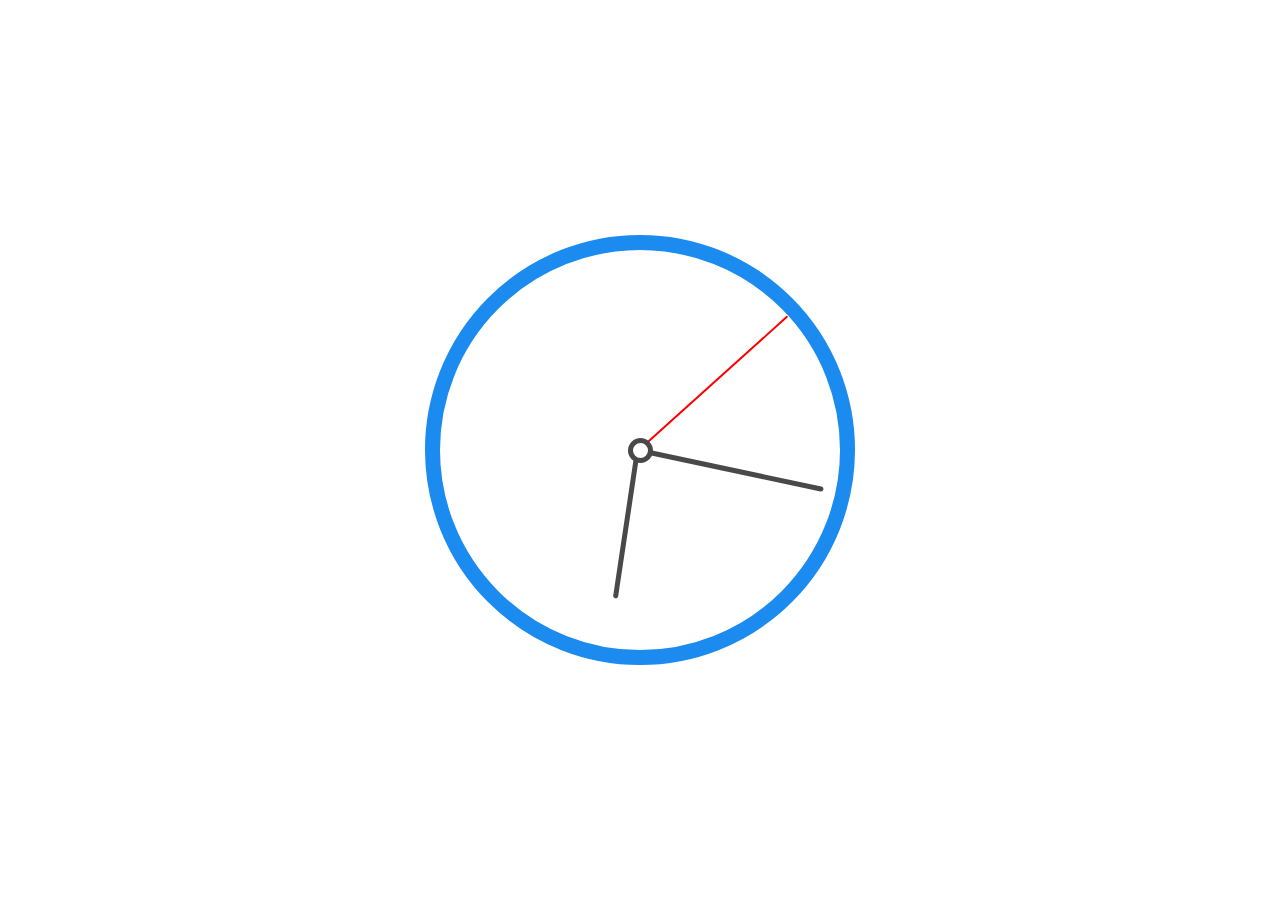
==== 02_clock/index.html @ 23d352cb "fixed seconds bug and 12am bug" ====
<head>
<link href='https://fonts.googleapis.com/css?family=Orbitron' rel='stylesheet' type='text/css'>
<link rel='stylesheet' href='main.css'>
<title>Clock</title>
</head>

<body>
    <div id='clock' class='analog'>
        <div id='second'></div>
        <div id='hour'></div>
        <div id='minute'></div>
        <div id='center'></div>
        
        <div id='hour_d'></div>
        <div id='minute_d'></div>
        <div id='second_d'></div>
    </div>

    <script src='main.js'></script>
</body>
---- 02_clock/main.css ----
body{
    padding: 0;
    margin: 0;
    display: flex;
    justify-content: center;
    align-items: center;
    height: 100%;
    background: white;
    font-family: 'Orbitron';
    color: red;
}

#clock{
    padding: 0;
    margin: 0;
    display: flex;
    align-items: center;
    justify-content: center;
    width: 400px;
    height: 400px;
    border: 15px solid #1B8BEF;
    border-radius: 100%;
    transition: all 1s;
}

#hour, #minute, #second{
    transform-origin: bottom;
    position: absolute;
    right: 50%;
    bottom: 50%;
    z-index: -100000000;
    border-radius: 20px;
    transition: all 0.2s;
}

#center{
    width: 15px;
    height: 15px;
    background: white;
    border: 5px solid #494949;
    border-radius: 100%;
    transition: all 0.2s;
}

#hour{
    width: 5px;
    height: 150px;
    background: #494949;
    transition: all 0.2s;
}

#minute{
    width: 5px;
    height: 190px;
    background: #494949;
    transition: all 0.2s;
}

#second{
    width: 2px;
    height: 200px;
    background: red;
    transition: all 0.2s;
    animation-direction: alternate;
}

#clock:hover{
    cursor: pointer;
}

#hour_d, #minute_d, #second_d{
    display: none;
    transition: all 2s;
    width: 50%;
    height: 100%;
    line-height: 200px;
    text-align: center;
    font-size: 3em;
}

#hour_d, #minute_d{
    border-right: 1px solid black;
}
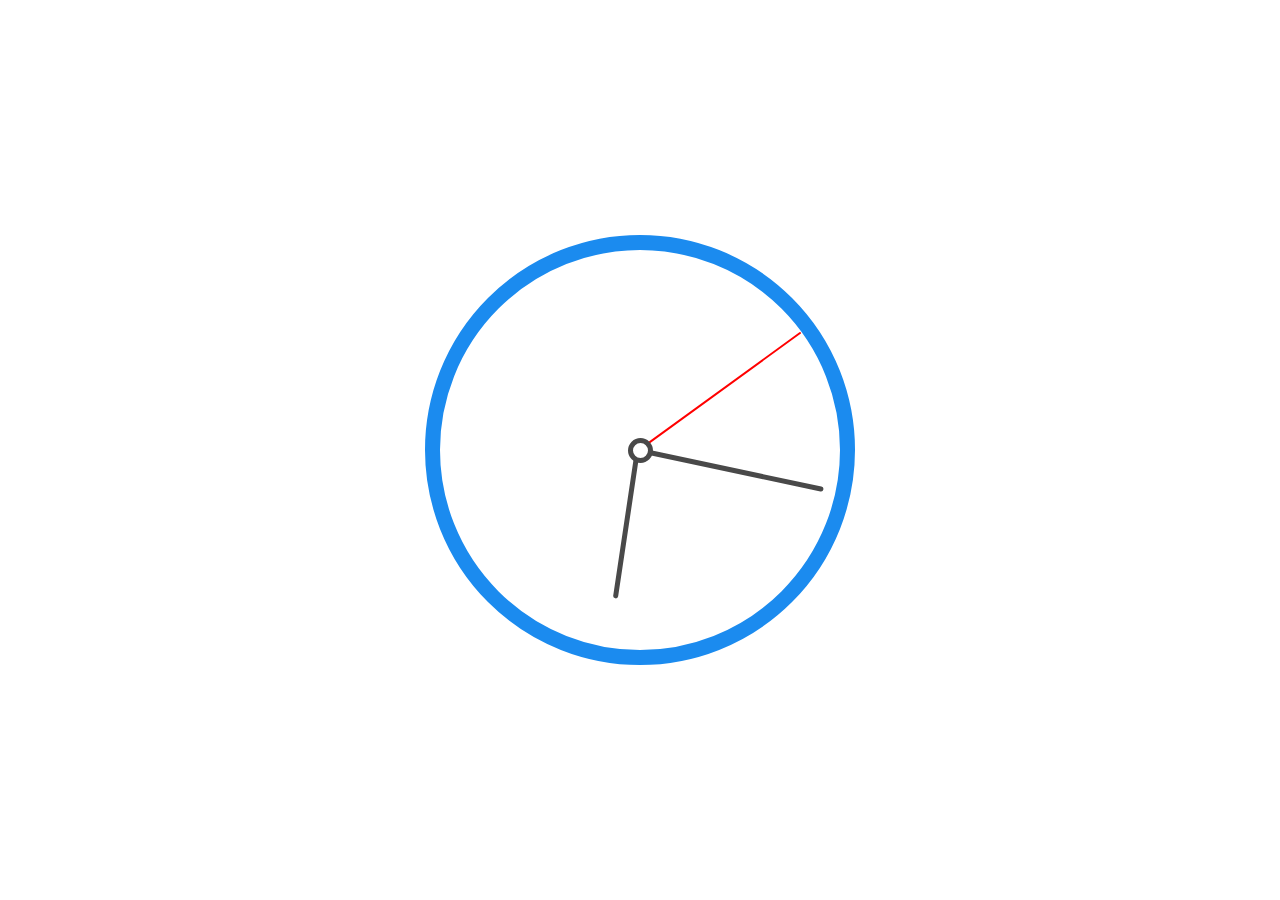
==== commit 3335476b: "made clock transitions less reliant on js" ====
--- a/02_clock/index.html
+++ b/02_clock/index.html
@@ -1,20 +1,20 @@
 <head>
-<link href='https://fonts.googleapis.com/css?family=Orbitron' rel='stylesheet' type='text/css'>
-<link rel='stylesheet' href='main.css'>
-<title>Clock</title>
+  <link href="https://fonts.googleapis.com/css?family=Inconsolata" rel="stylesheet">
+  <link rel='stylesheet' href='main.css'>
+  <title>Clock</title>
 </head>
 
 <body>
-    <div id='clock' class='analog'>
-        <div id='second'></div>
-        <div id='hour'></div>
-        <div id='minute'></div>
-        <div id='center'></div>
-        
-        <div id='hour_d'></div>
-        <div id='minute_d'></div>
-        <div id='second_d'></div>
-    </div>
+  <div id='clock' class='analog'>
+    <div id='second'></div>
+    <div id='hour'></div>
+    <div id='minute'></div>
+    <div id='center'></div>
+    
+    <div id='hour_d'></div>
+    <div id='minute_d'></div>
+    <div id='second_d'></div>
+  </div>
 
-    <script src='main.js'></script>
+  <script src='main.js'></script>
 </body>--- a/02_clock/main.css
+++ b/02_clock/main.css
@@ -1,3 +1,9 @@
+:root {
+    --clock-border-color: #1B8BEF;
+    --second-hand-color: red;
+    --digital-font-color: black;
+}
+
 body{
     padding: 0;
     margin: 0;
@@ -5,41 +11,60 @@
     justify-content: center;
     align-items: center;
     height: 100%;
-    background: white;
-    font-family: 'Orbitron';
-    color: red;
+    font-family: 'Inconsolata', monospace;
+    color: var(--digital-font-color);
 }
 
 #clock{
-    padding: 0;
-    margin: 0;
     display: flex;
+    border: 15px solid var(--clock-border-color);
+    transition: all 1s;
+    width: 400px;
+}
+
+#clock.analog {
     align-items: center;
     justify-content: center;
-    width: 400px;
     height: 400px;
-    border: 15px solid #1B8BEF;
     border-radius: 100%;
-    transition: all 1s;
 }
 
-#hour, #minute, #second{
+#clock.digital {
+    border-radius: 20px;
+    height: 200px;
+}
+
+#clock:hover{
+    cursor: pointer;
+}
+
+#hour, #minute, #second {
+    display: none;
     transform-origin: bottom;
     position: absolute;
     right: 50%;
     bottom: 50%;
-    z-index: -100000000;
+    z-index: -1;
     border-radius: 20px;
     transition: all 0.2s;
 }
 
+.analog #hour, .analog #minute, .analog #second {
+    display: block;
+}
+
 #center{
+    display: none;
     width: 15px;
     height: 15px;
     background: white;
     border: 5px solid #494949;
     border-radius: 100%;
     transition: all 0.2s;
+}
+
+.analog #center {
+    display: block;
 }
 
 #hour{
@@ -59,23 +84,26 @@
 #second{
     width: 2px;
     height: 200px;
-    background: red;
+    background: var(--second-hand-color);
     transition: all 0.2s;
     animation-direction: alternate;
 }
 
-#clock:hover{
-    cursor: pointer;
-}
-
 #hour_d, #minute_d, #second_d{
+    opacity: 0;
     display: none;
-    transition: all 2s;
     width: 50%;
     height: 100%;
     line-height: 200px;
     text-align: center;
     font-size: 3em;
+    transition-delay: 2s;
+    transition: all 0.2s;
+}
+
+.digital #hour_d, .digital #minute_d, .digital #second_d {
+    display: block;
+    opacity: 1;
 }
 
 #hour_d, #minute_d{
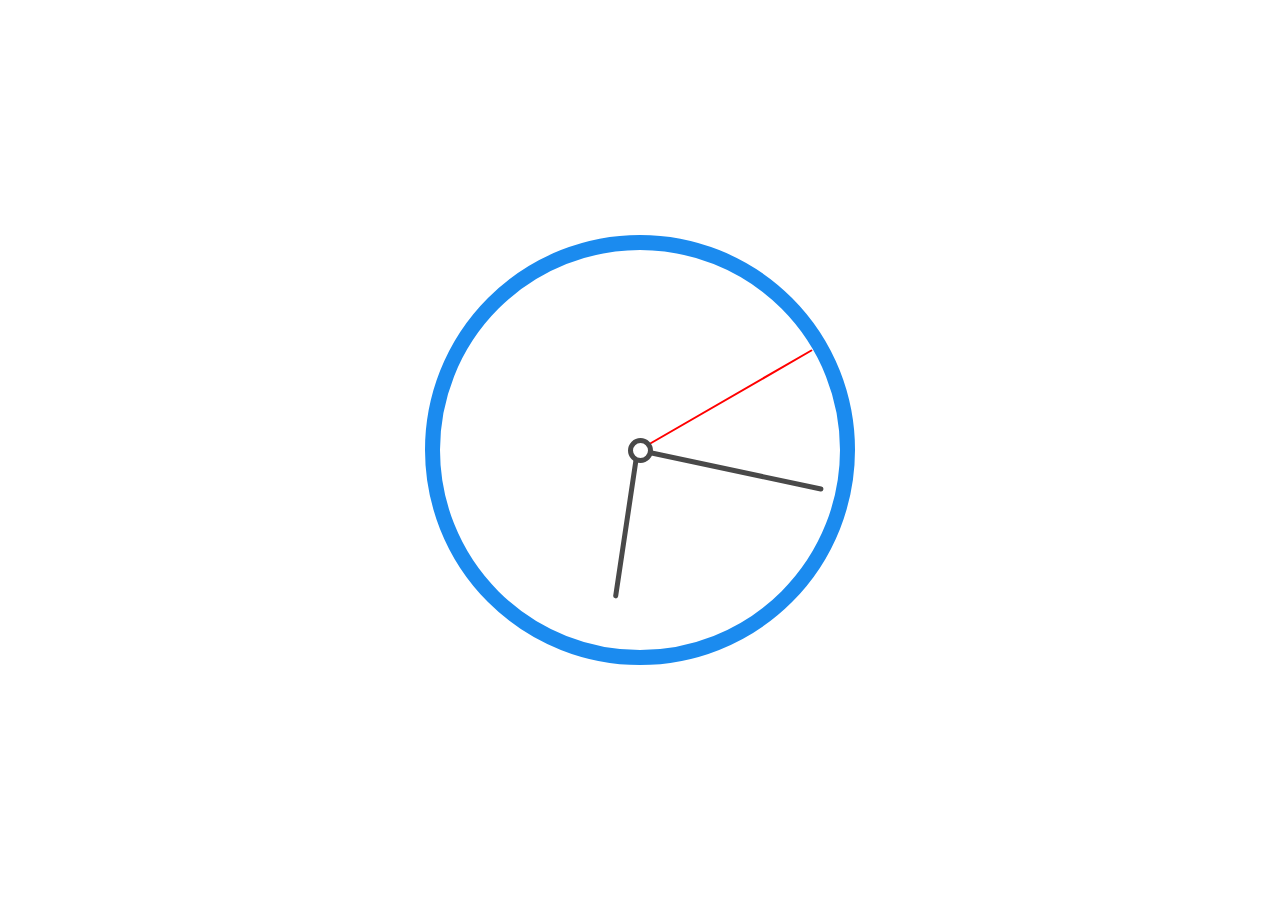
==== commit 425df316: "finished CSS variables and renamed clock script" ====
--- a/02_clock/index.html
+++ b/02_clock/index.html
@@ -16,5 +16,5 @@
     <div id='second_d'></div>
   </div>
 
-  <script src='main.js'></script>
+  <script src='clock.js'></script>
 </body>--- a/02_clock/main.css
+++ b/02_clock/main.css
@@ -1,5 +1,6 @@
 :root {
     --clock-border-color: #1B8BEF;
+    --clock-hand-color: #494949;
     --second-hand-color: red;
     --digital-font-color: black;
 }
@@ -58,7 +59,7 @@
     width: 15px;
     height: 15px;
     background: white;
-    border: 5px solid #494949;
+    border: 5px solid var(--clock-hand-color);
     border-radius: 100%;
     transition: all 0.2s;
 }
@@ -70,14 +71,14 @@
 #hour{
     width: 5px;
     height: 150px;
-    background: #494949;
+    background: var(--clock-hand-color);
     transition: all 0.2s;
 }
 
 #minute{
     width: 5px;
     height: 190px;
-    background: #494949;
+    background: var(--clock-hand-color);
     transition: all 0.2s;
 }
 
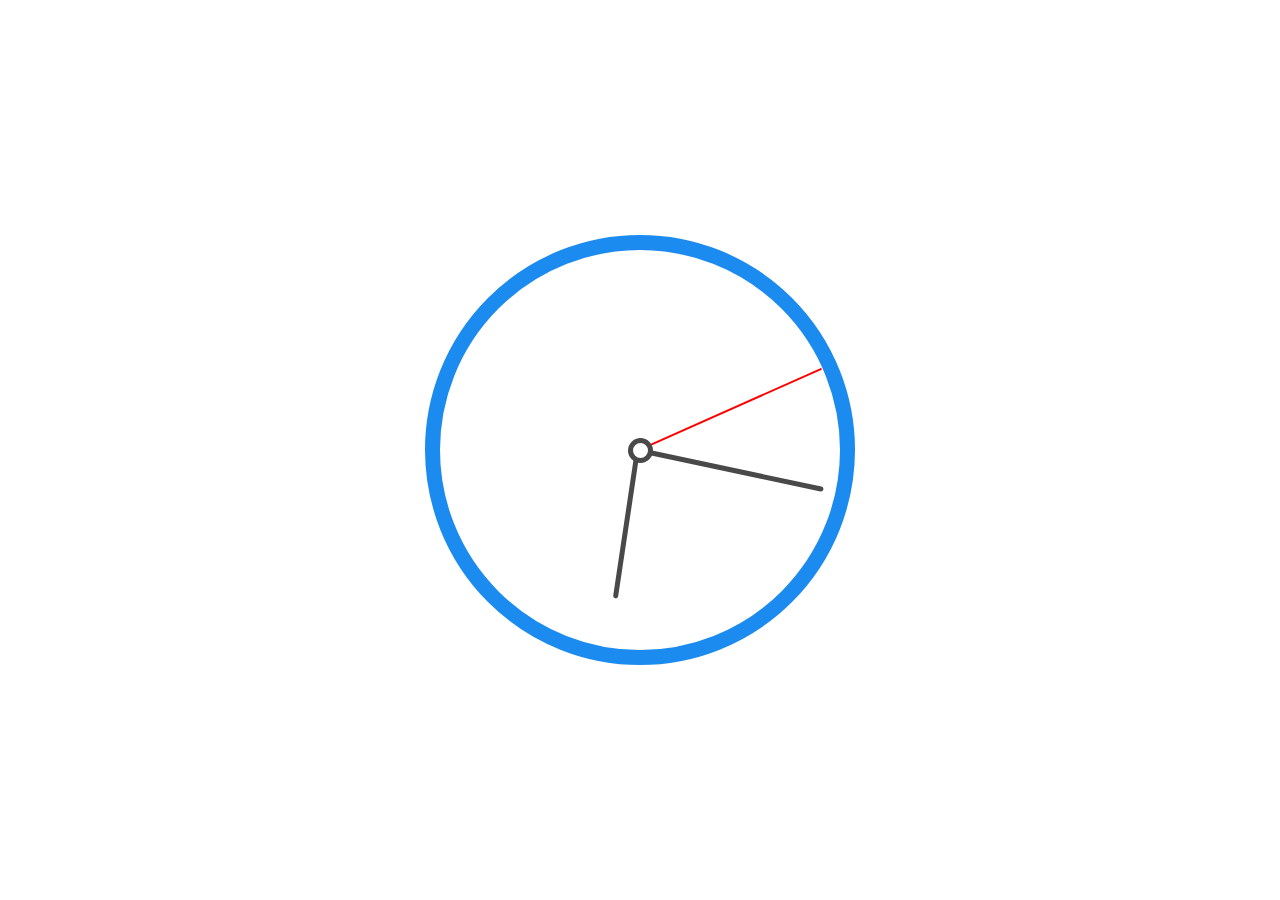
==== commit 3890a34d: "refactored CSS" ====
--- a/02_clock/index.html
+++ b/02_clock/index.html
@@ -1,6 +1,6 @@
 <head>
   <link href="https://fonts.googleapis.com/css?family=Inconsolata" rel="stylesheet">
-  <link rel='stylesheet' href='main.css'>
+  <link rel='stylesheet' href='styles/main.css'>
   <title>Clock</title>
 </head>
 
@@ -16,5 +16,5 @@
     <div id='second_d'></div>
   </div>
 
-  <script src='clock.js'></script>
+  <script src='scripts/clock.js'></script>
 </body>--- a/02_clock/styles/main.css
+++ b/02_clock/styles/main.css
@@ -0,0 +1,112 @@
+:root {
+  --clock-border-color: #1b8bef;
+  --clock-hand-color: #494949;
+  --second-hand-color: red;
+  --digital-font-color: black;
+  --background-color: white;
+}
+
+body {
+  padding: 0;
+  margin: 0;
+  background: var(--background-color);
+  font-family: "Inconsolata", monospace;
+}
+
+#clock {
+  height: 400px;
+  width: 400px;
+  margin: auto;
+  position: absolute;
+  top: 0; left: 0; bottom: 0; right: 0;
+  border: 15px solid var(--clock-border-color);
+  transition: all 1s;
+}
+
+#clock.analog {
+  height: 400px;
+  border-radius: 100%;
+}
+
+#clock.digital {
+  border-radius: 20px;
+  height: 200px;
+  display: flex;
+}
+
+#clock:hover {
+  cursor: pointer;
+}
+
+#hour, #minute, #second {
+  display: none;
+  position: absolute;
+  right: 50%;
+  bottom: 50%;
+  z-index: -1;
+  border-radius: 20px;
+  transform-origin: bottom;
+  transition: all 0.2s;
+}
+
+.analog #hour, .analog #minute, .analog #second {
+  display: block;
+}
+
+#center {
+  display: none;
+  width: 15px;
+  height: 15px;
+  margin: auto;
+  position: absolute;
+  top: 0; left: 0; bottom: 0; right: 0;
+  background: var(--background-color);
+  border: 5px solid var(--clock-hand-color);
+  border-radius: 100%;
+  transition: all 0.2s;
+}
+
+.analog #center {
+  display: block;
+}
+
+#hour {
+  width: 5px;
+  height: 150px;
+  background: var(--clock-hand-color);
+  transition: all 0.2s;
+}
+
+#minute {
+  width: 5px;
+  height: 190px;
+  background: var(--clock-hand-color);
+  transition: all 0.2s;
+}
+
+#second {
+  width: 2px;
+  height: 200px;
+  background: var(--second-hand-color);
+  transition: all 0.2s;
+}
+
+#hour_d, #minute_d, #second_d {
+  display: none;
+  opacity: 0;
+  width: calc(100% / 3);
+  height: 100%;
+  line-height: 200px;
+  text-align: center;
+  font-size: 3em;
+  transition: all 0.2s;
+}
+
+.digital #hour_d, .digital #minute_d, .digital #second_d {
+  display: block;
+  opacity: 1;
+}
+
+#hour_d, #minute_d {
+  border-right: 1px solid black;
+}